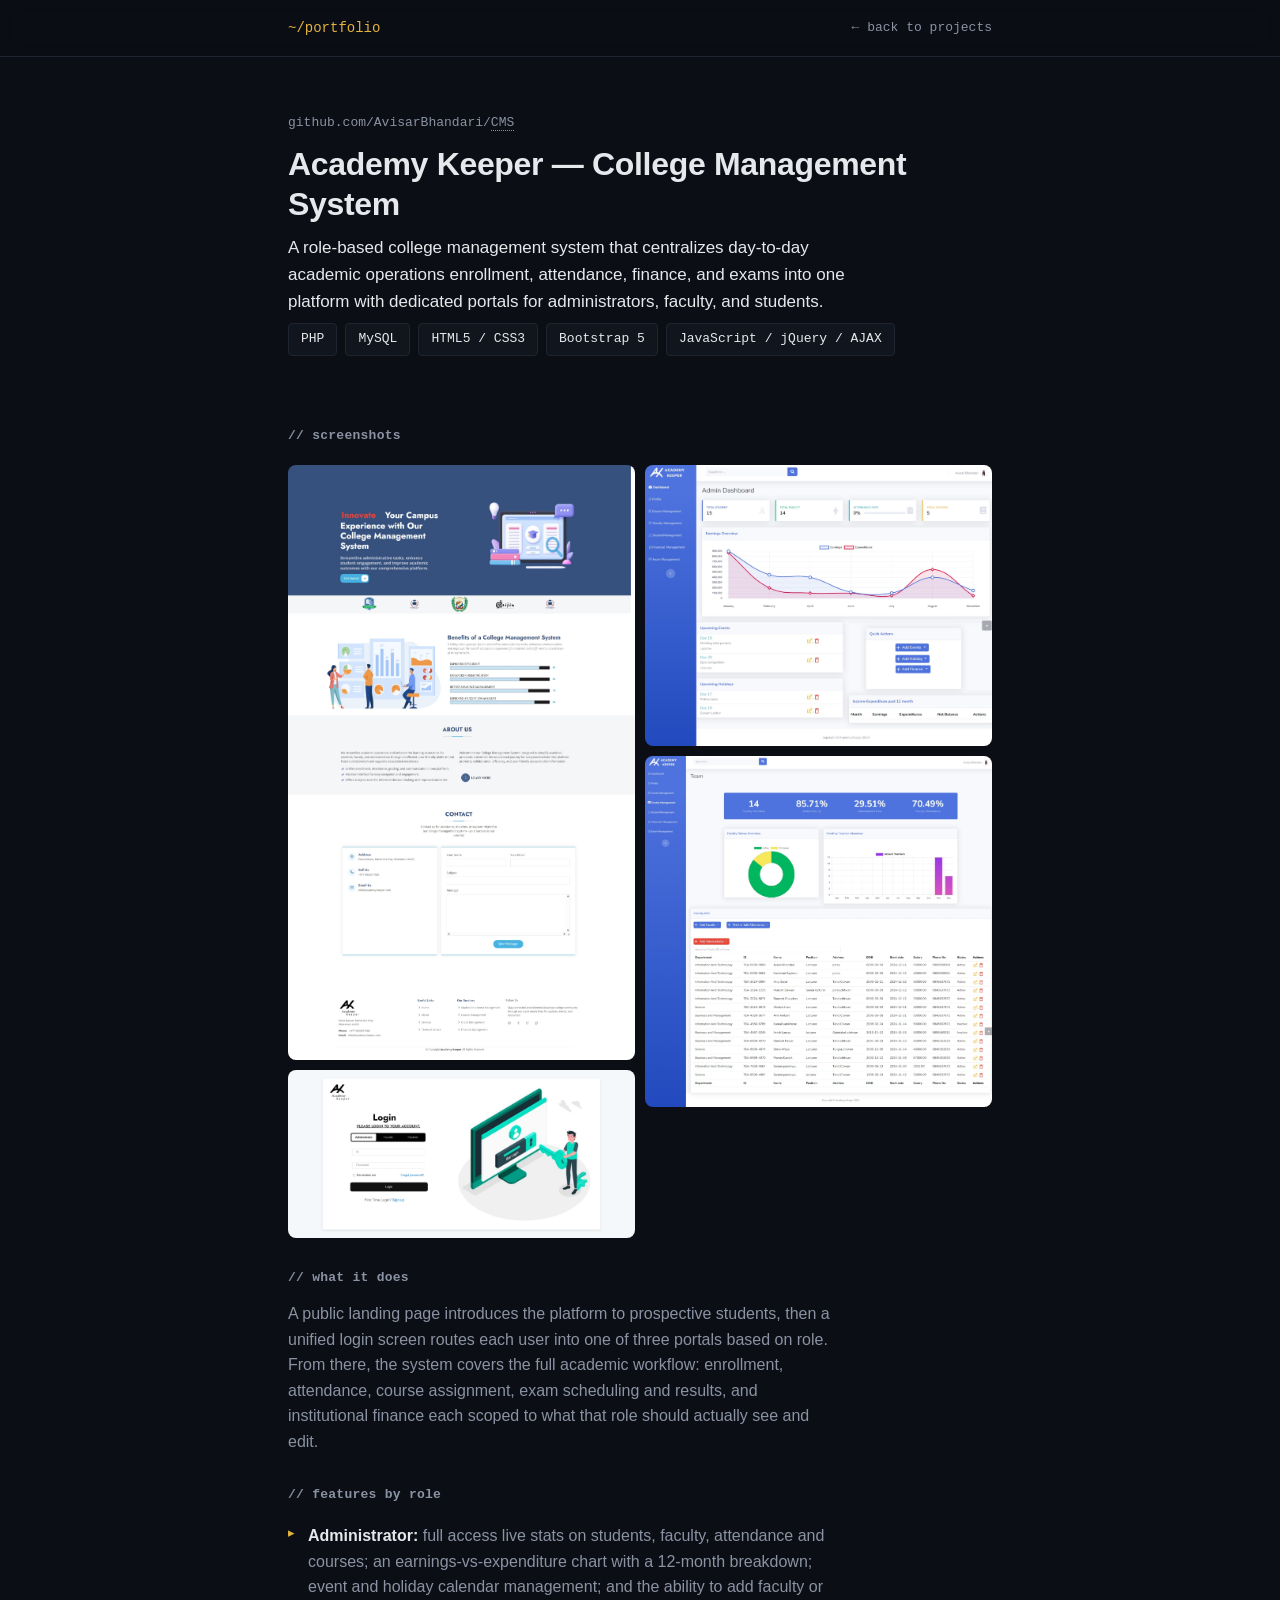
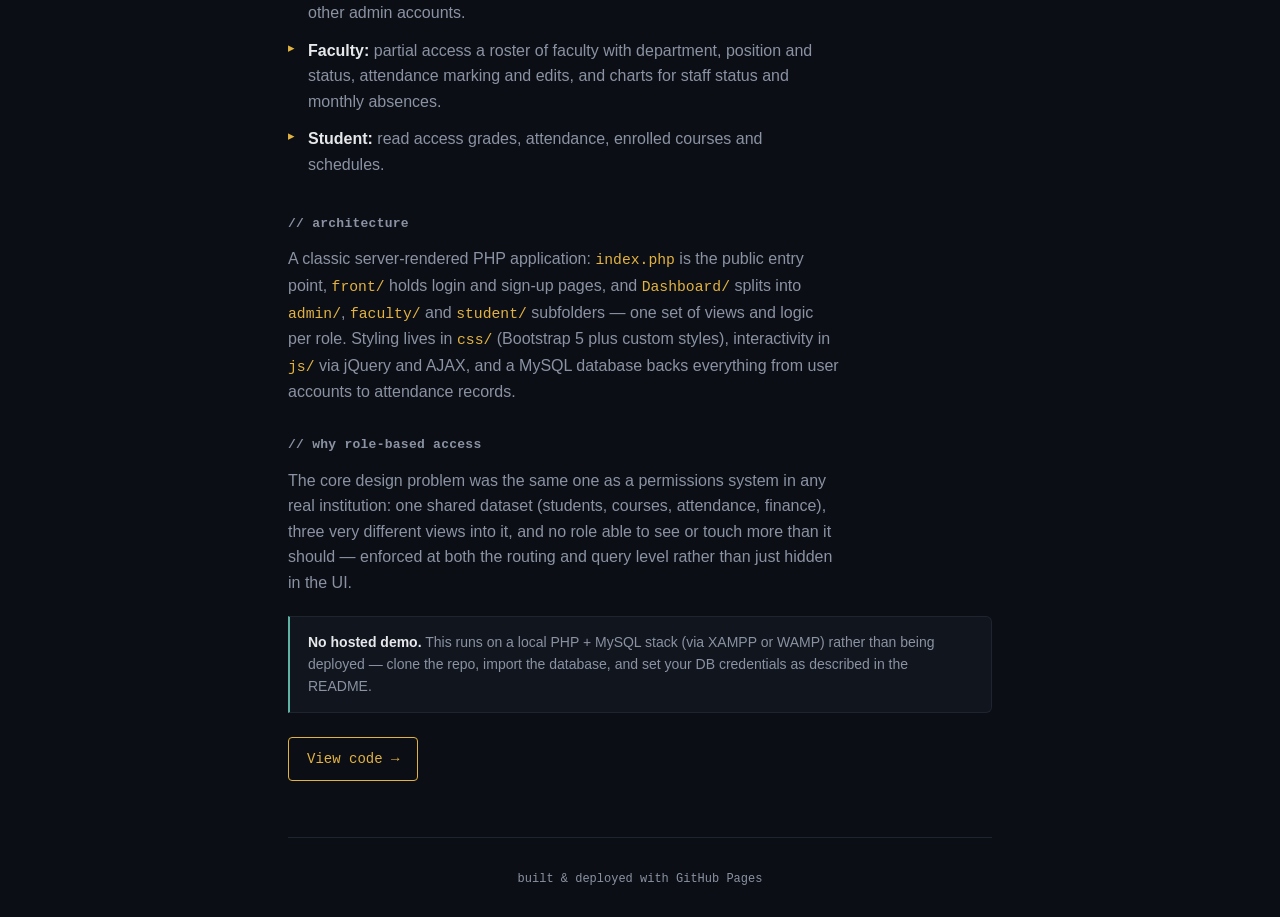
==== project-cms.html @ b97351fe "full" ====
<!doctype html>
<html lang="en">
  <head>
    <meta charset="UTF-8" />
    <meta name="viewport" content="width=device-width, initial-scale=1" />
    <title>Academy Keeper — College Management System · Project</title>
    <link rel="stylesheet" href="style.css" />
  </head>
  <body>
    <nav>
      <div class="wrap">
        <a class="brand" href="index.html">~/portfolio</a>
        <a class="back" href="index.html#projects">← back to projects</a>
      </div>
    </nav>

    <div class="wrap">
      <header class="page">
        <div class="case-head">
          <span class="repo"
            >github.com/AvisarBhandari/<a
              href="https://github.com/AvisarBhandari/CMS"
              target="_blank"
              rel="noopener"
              >CMS</a
            ></span
          >
          <h1>Academy Keeper — College Management System</h1>
          <p class="summary">
            A role-based college management system that centralizes day-to-day
            academic operations enrollment, attendance, finance, and exams into
            one platform with dedicated portals for administrators, faculty, and
            students.
          </p>
        </div>

        <div class="chips">
          <span class="chip">PHP</span>
          <span class="chip">MySQL</span>
          <span class="chip">HTML5 / CSS3</span>
          <span class="chip">Bootstrap 5</span>
          <span class="chip">JavaScript / jQuery / AJAX</span>
        </div>
      </header>

      <section style="padding: 0 0 56px; border-bottom: 1px solid var(--line)">
        <h3 class="sub">// screenshots</h3>
        <div class="gallery">
          <figure>
            <img
              src="images/cms/landing.jpeg"
              alt="Academy Keeper public landing page"
              loading="lazy"
            />
            <figcaption>Public landing page</figcaption>
          </figure>
          <figure>
            <img
              src="images/cms/login.jpeg"
              alt="Login page with role tabs for admin, faculty and student"
              loading="lazy"
            />
            <figcaption>Login — role-based tabs</figcaption>
          </figure>
          <figure>
            <img
              src="images/cms/admin-dashboard.jpeg"
              alt="Admin dashboard with stats and earnings chart"
              loading="lazy"
            />
            <figcaption>Admin dashboard</figcaption>
          </figure>
          <figure>
            <img
              src="images/cms/faculty-management.jpeg"
              alt="Faculty management panel"
              loading="lazy"
            />
            <figcaption>Faculty management</figcaption>
          </figure>
        </div>

        <h3 class="sub">// what it does</h3>
        <p>
          A public landing page introduces the platform to prospective students,
          then a unified login screen routes each user into one of three portals
          based on role. From there, the system covers the full academic
          workflow: enrollment, attendance, course assignment, exam scheduling
          and results, and institutional finance each scoped to what that role
          should actually see and edit.
        </p>

        <h3 class="sub">// features by role</h3>
        <ul class="feat">
          <li>
            <strong>Administrator:</strong> full access live stats on students,
            faculty, attendance and courses; an earnings-vs-expenditure chart
            with a 12-month breakdown; event and holiday calendar management;
            and the ability to add faculty or other admin accounts.
          </li>
          <li>
            <strong>Faculty:</strong> partial access a roster of faculty with
            department, position and status, attendance marking and edits, and
            charts for staff status and monthly absences.
          </li>
          <li>
            <strong>Student:</strong> read access grades, attendance, enrolled
            courses and schedules.
          </li>
        </ul>

        <h3 class="sub">// architecture</h3>
        <p>
          A classic server-rendered PHP application: <code>index.php</code> is
          the public entry point, <code>front/</code> holds login and sign-up
          pages, and <code>Dashboard/</code> splits into <code>admin/</code>,
          <code>faculty/</code> and <code>student/</code> subfolders — one set
          of views and logic per role. Styling lives in
          <code>css/</code> (Bootstrap 5 plus custom styles), interactivity in
          <code>js/</code> via jQuery and AJAX, and a MySQL database backs
          everything from user accounts to attendance records.
        </p>

        <h3 class="sub">// why role-based access</h3>
        <p>
          The core design problem was the same one as a permissions system in
          any real institution: one shared dataset (students, courses,
          attendance, finance), three very different views into it, and no role
          able to see or touch more than it should — enforced at both the
          routing and query level rather than just hidden in the UI.
        </p>

        <div class="note">
          <strong>No hosted demo.</strong> This runs on a local PHP + MySQL
          stack (via XAMPP or WAMP) rather than being deployed — clone the repo,
          import the database, and set your DB credentials as described in the
          README.
        </div>

        <div class="links">
          <a
            class="btn primary"
            href="https://github.com/AvisarBhandari/CMS"
            target="_blank"
            rel="noopener"
            >View code →</a
          >
        </div>
      </section>
    </div>

    <footer>
      <div class="wrap">built &amp; deployed with GitHub Pages</div>
    </footer>

    <script src="gallery.js"></script>
  </body>
</html>
---- style.css ----
:root{
  --bg:#0b0e14;
  --surface:#11151d;
  --line:#1e2530;
  --text:#e6e8eb;
  --muted:#8a92a3;
  --gold:#e3b341;
  --teal:#5fb3a3;
  --mono:'JetBrains Mono','SFMono-Regular',Consolas,monospace;
  --sans:'Inter',-apple-system,BlinkMacSystemFont,'Segoe UI',sans-serif;
}
*{box-sizing:border-box;margin:0;padding:0}
html{scroll-behavior:smooth}
body{background:var(--bg);color:var(--text);font-family:var(--sans);line-height:1.6;-webkit-font-smoothing:antialiased}
a{color:inherit}
::selection{background:var(--gold);color:#0b0e14}
.wrap{max-width:760px;margin:0 auto;padding:0 28px}
code{font-family:var(--mono);font-size:.92em;color:var(--gold)}

/* NAV */
nav{position:sticky;top:0;z-index:10;background:rgba(11,14,20,.85);backdrop-filter:blur(8px);border-bottom:1px solid var(--line)}
nav .wrap{display:flex;align-items:center;justify-content:space-between;height:56px}
.brand{font-family:var(--mono);font-size:14px;color:var(--gold);text-decoration:none}
.navlinks{display:flex;gap:22px;font-size:14px;color:var(--muted)}
.navlinks a{text-decoration:none;transition:color .15s}
.navlinks a:hover{color:var(--text)}
.navtoggle{display:none;background:none;border:none;color:var(--text);font-size:20px;cursor:pointer}
.back{font-family:var(--mono);font-size:13px;color:var(--muted);text-decoration:none}
.back:hover{color:var(--text)}
@media (max-width:600px){
  .navlinks{display:none}
  .navtoggle{display:block}
  .navlinks.open{display:flex;flex-direction:column;gap:0;position:absolute;top:56px;left:0;right:0;background:var(--surface);border-bottom:1px solid var(--line);padding:8px 28px}
  .navlinks.open a{padding:12px 0;border-bottom:1px solid var(--line)}
  .navlinks.open a:last-child{border-bottom:none}
}

section{padding:64px 0;border-bottom:1px solid var(--line)}
section:last-of-type{border-bottom:none}

.tag{font-family:var(--mono);font-size:12px;color:var(--teal);display:block;margin-bottom:14px}
h1,h2{font-family:var(--mono);font-weight:600;letter-spacing:-.01em}
h1{font-size:clamp(28px,5vw,42px);line-height:1.25}
h2{font-size:22px;margin-bottom:28px}
p{color:var(--muted);max-width:62ch}
.lead{color:var(--text);font-size:18px;max-width:58ch}

/* HERO */
#hero{padding-top:88px}
.hero-code{font-family:var(--mono);font-size:14px;color:var(--muted);background:var(--surface);border:1px solid var(--line);border-radius:6px;padding:18px 20px;margin-top:28px;overflow-x:auto}
.hero-code .k{color:var(--gold)}
.hero-code .s{color:var(--teal)}
.cursor{display:inline-block;width:8px;background:var(--gold);animation:blink 1s step-end infinite}
@keyframes blink{50%{opacity:0}}

.btnrow{display:flex;gap:14px;margin-top:30px;flex-wrap:wrap}
.btn{font-family:var(--mono);font-size:14px;padding:10px 18px;border-radius:4px;text-decoration:none;border:1px solid var(--line);transition:border-color .15s,color .15s;color:var(--muted)}
.btn.primary{border-color:var(--gold);color:var(--gold)}
.btn.primary:hover{background:var(--gold);color:#0b0e14}
.btn.ghost:hover{color:var(--text);border-color:var(--muted)}

/* SKILLS */
.skillgroup{margin-bottom:22px}
.skillgroup .glabel{font-family:var(--mono);font-size:13px;color:var(--muted);margin-bottom:10px;display:block}
.chips{display:flex;flex-wrap:wrap;gap:8px}
.chip{font-family:var(--mono);font-size:13px;color:var(--text);background:var(--surface);border:1px solid var(--line);padding:5px 12px;border-radius:4px}

/* PROJECT CARDS (index page) */
.project{border-left:2px solid var(--line);padding:4px 0 4px 22px;margin-bottom:34px;position:relative}
.project::before{content:'';position:absolute;left:-5px;top:10px;width:8px;height:8px;border-radius:50%;background:var(--teal)}
.project.linked{
  display:block;text-decoration:none;color:inherit;cursor:pointer;
  padding:16px 20px 16px 22px;margin-left:-2px;border-radius:0 8px 8px 0;
  transition:background .2s,border-color .2s,transform .2s;
}
.project.linked::before{top:24px;transition:background .2s,transform .2s}
.project.linked h3{transition:color .2s}
.project.linked:hover,.project.linked:focus-within{
  background:var(--surface);border-left-color:var(--gold);transform:translateX(4px);
  outline:none;
}
.project.linked:hover::before,.project.linked:focus-within::before{background:var(--gold);transform:scale(1.4)}
.project.linked:hover h3,.project.linked:focus-within h3{color:var(--gold)}
.project.linked:active{transform:translateX(2px)}
.project h3{font-family:var(--sans);font-size:18px;font-weight:600;margin-bottom:6px}
.project .stack{font-family:var(--mono);font-size:12px;color:var(--gold);margin-bottom:8px;display:block}
.project p{margin-bottom:10px}
.project .links{display:flex;gap:16px;font-size:13px;font-family:var(--mono)}
.project .links a{color:var(--muted);text-decoration:none;border-bottom:1px dotted var(--muted)}
.project .links a:hover{color:var(--teal);border-color:var(--teal)}
.project .arrow{font-family:var(--mono);font-size:13px;color:var(--muted);display:inline-block;transition:color .2s,transform .2s}
.project.linked:hover .arrow,.project.linked:focus-within .arrow{color:var(--gold);transform:translateX(6px)}

/* EXPERIENCE */
.entry{display:flex;gap:24px;margin-bottom:26px}
.entry .when{font-family:var(--mono);font-size:12px;color:var(--muted);min-width:96px;padding-top:3px}
.entry .what h3{font-size:16px;font-weight:600;margin-bottom:3px}
.entry .what .org{font-size:13px;color:var(--teal);margin-bottom:6px;display:block}
@media (max-width:560px){.entry{flex-direction:column;gap:4px}}

/* LEARNING */
.learning-list{list-style:none}
.learning-list li{padding:10px 0;border-bottom:1px solid var(--line);color:var(--muted);display:flex;gap:12px;align-items:baseline}
.learning-list li:last-child{border-bottom:none}
.learning-list li::before{content:'▸';color:var(--gold);font-size:13px}

/* CONTACT */
#contact p{margin-bottom:24px}
.contactlinks{display:flex;flex-direction:column;gap:14px;font-family:var(--mono);font-size:15px}
.contactlinks a{text-decoration:none;color:var(--text);display:flex;gap:10px;align-items:center}
.contactlinks a:hover{color:var(--gold)}
.contactlinks .label{color:var(--muted);min-width:70px;display:inline-block}

footer{padding:32px 0;text-align:center;font-family:var(--mono);font-size:12px;color:var(--muted)}

/* ===== PROJECT DETAIL PAGES ===== */
header.page{padding:56px 0 40px}
header.page p{color:var(--muted);max-width:58ch}
.case-head{margin-bottom:8px}
.case-head .repo{font-family:var(--mono);font-size:13px;color:var(--muted);margin-bottom:10px;display:block}
.case-head .repo a{color:var(--muted);text-decoration:none;border-bottom:1px dotted var(--muted)}
.case-head .repo a:hover{color:var(--teal);border-color:var(--teal)}
.case-head h1{font-family:var(--sans);font-size:clamp(24px,4vw,32px);font-weight:700;margin-bottom:10px}
.case-head .summary{color:var(--text);font-size:17px;max-width:60ch}

h3.sub{font-family:var(--mono);font-size:13px;color:var(--muted);margin:30px 0 12px;letter-spacing:.02em}

ul.feat{list-style:none;margin-bottom:8px}
ul.feat li{color:var(--muted);padding:6px 0 6px 20px;position:relative;max-width:62ch}
ul.feat li::before{content:'▸';color:var(--gold);position:absolute;left:0;font-size:13px}
ul.feat li strong{color:var(--text);font-weight:600}

/* image gallery: tight masonry, no card boxes */
.gallery{column-count:2;column-gap:10px;margin:18px 0 8px}
.gallery.three{column-count:3}
.gallery figure{position:relative;margin:0 0 10px;break-inside:avoid;border-radius:8px;overflow:hidden;background:var(--surface);cursor:zoom-in}
.gallery img{width:100%;height:auto;display:block;transition:transform .35s ease,filter .35s ease}
.gallery figure:hover img{transform:scale(1.03);filter:brightness(.8)}
.gallery figcaption{position:absolute;left:0;right:0;bottom:0;padding:26px 12px 10px;font-family:var(--mono);font-size:12px;color:#fff;background:linear-gradient(transparent,rgba(0,0,0,.75));opacity:0;transition:opacity .25s}
.gallery figure:hover figcaption{opacity:1}
@media (hover:none){.gallery figcaption{opacity:1}}
.gallery .wide{column-span:all}
@media (max-width:560px){.gallery,.gallery.three{column-count:1}}

/* lightbox pop-up */
.lightbox{position:fixed;inset:0;z-index:50;background:rgba(5,7,10,.94);display:flex;flex-direction:column;align-items:center;justify-content:center;padding:56px 64px 24px;cursor:zoom-out;animation:lbfade .2s ease}
.lightbox img{max-width:100%;max-height:calc(100% - 44px);border-radius:8px;box-shadow:0 20px 60px rgba(0,0,0,.6);animation:lbzoom .25s ease;cursor:default}
.lightbox .lb-cap{margin-top:14px;font-family:var(--mono);font-size:13px;color:var(--muted);text-align:center}
.lightbox button{position:absolute;background:var(--surface);border:1px solid var(--line);color:var(--text);font-family:var(--mono);cursor:pointer;border-radius:6px;transition:border-color .15s,color .15s}
.lightbox button:hover{border-color:var(--gold);color:var(--gold)}
.lb-close{top:16px;right:16px;font-size:14px;padding:8px 14px}
.lb-prev,.lb-next{top:50%;transform:translateY(-50%);font-size:20px;width:42px;height:56px}
.lb-prev{left:12px}.lb-next{right:12px}
@keyframes lbfade{from{opacity:0}to{opacity:1}}
@keyframes lbzoom{from{opacity:0;transform:scale(.96)}to{opacity:1;transform:scale(1)}}
@media (max-width:560px){.lightbox{padding:56px 12px 16px}.lb-prev,.lb-next{top:auto;bottom:12px;transform:none}}
@media (prefers-reduced-motion:reduce){.gallery img{transition:none}.gallery figure:hover img{transform:none}.lightbox,.lightbox img{animation:none}}

/* metrics table */
.scrollx{overflow-x:auto}
table.metrics{width:100%;border-collapse:collapse;margin:14px 0 8px;font-family:var(--mono);font-size:13px}
table.metrics th,table.metrics td{text-align:left;padding:9px 12px;border-bottom:1px solid var(--line);white-space:nowrap}
table.metrics th{color:var(--muted);font-weight:500}
table.metrics td{color:var(--text)}
table.metrics tr.best td{color:var(--gold)}

.note{background:var(--surface);border:1px solid var(--line);border-left:2px solid var(--teal);padding:14px 18px;border-radius:0 6px 6px 0;margin:20px 0;font-size:14px;color:var(--muted)}
.note strong{color:var(--text)}

.links{display:flex;gap:18px;margin-top:24px;flex-wrap:wrap}

@media (prefers-reduced-motion:reduce){
  .project.linked,.project.linked:hover,.project .arrow,.project.linked:hover .arrow{transform:none;transition:none}
  .cursor{animation:none}
  html{scroll-behavior:auto}
}

/* Whole-card click target that still allows separate links inside the card */
.project.linked .stretch{color:inherit;text-decoration:none}
.project.linked .stretch::after{content:'';position:absolute;inset:0;border-radius:0 8px 8px 0}
.project.linked .links{position:relative;z-index:1;margin-top:4px}
.project.linked .links a:hover{color:var(--teal)}
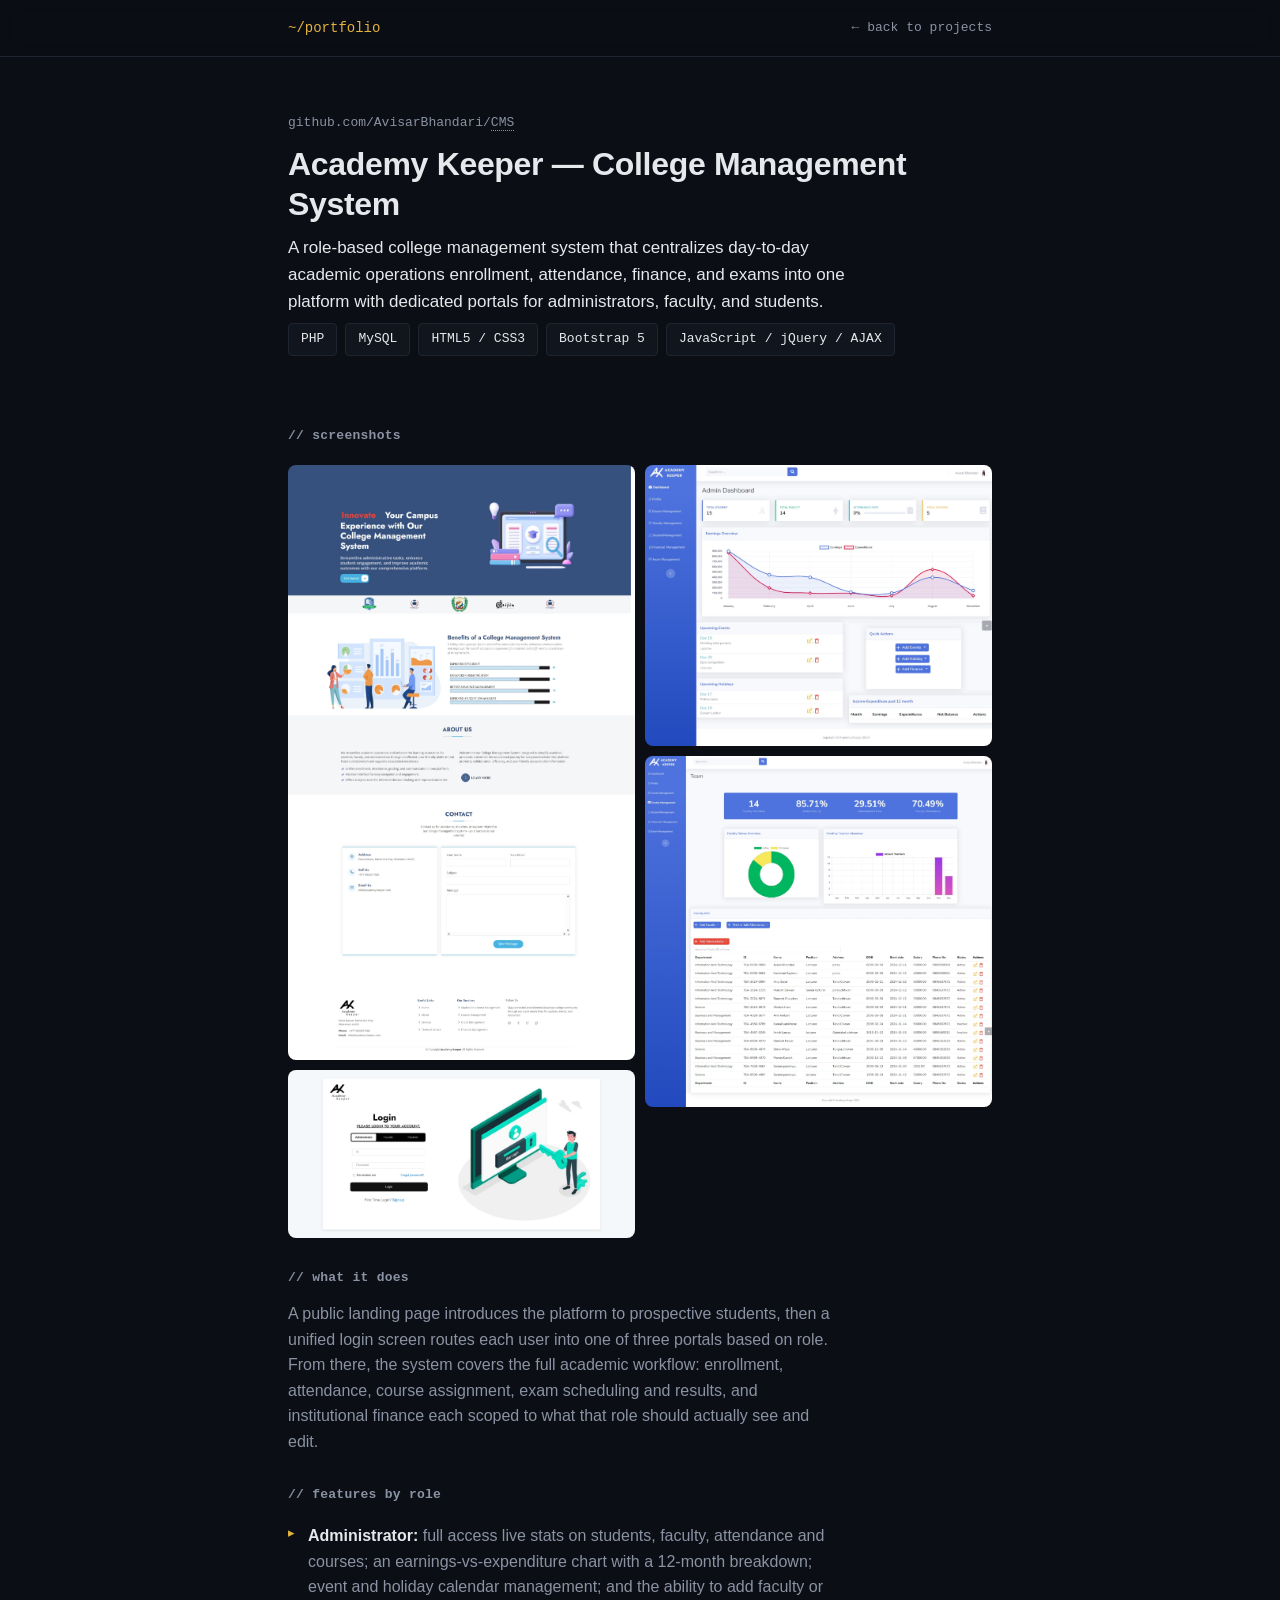
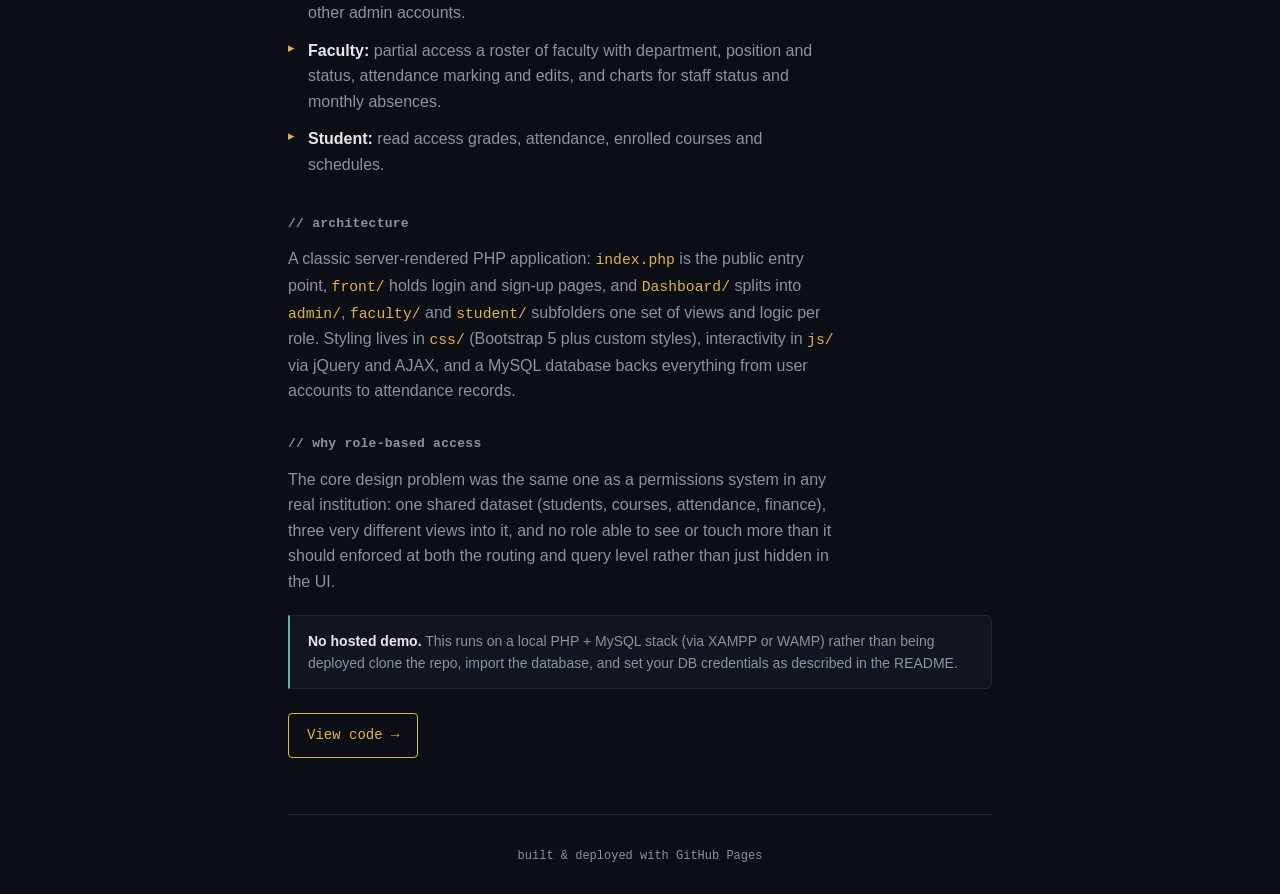
==== commit 7751a1b4: "fix" ====
--- a/project-cms.html
+++ b/project-cms.html
@@ -114,7 +114,7 @@
           A classic server-rendered PHP application: <code>index.php</code> is
           the public entry point, <code>front/</code> holds login and sign-up
           pages, and <code>Dashboard/</code> splits into <code>admin/</code>,
-          <code>faculty/</code> and <code>student/</code> subfolders — one set
+          <code>faculty/</code> and <code>student/</code> subfolders one set
           of views and logic per role. Styling lives in
           <code>css/</code> (Bootstrap 5 plus custom styles), interactivity in
           <code>js/</code> via jQuery and AJAX, and a MySQL database backs
@@ -126,13 +126,13 @@
           The core design problem was the same one as a permissions system in
           any real institution: one shared dataset (students, courses,
           attendance, finance), three very different views into it, and no role
-          able to see or touch more than it should — enforced at both the
+          able to see or touch more than it should  enforced at both the
           routing and query level rather than just hidden in the UI.
         </p>
 
         <div class="note">
           <strong>No hosted demo.</strong> This runs on a local PHP + MySQL
-          stack (via XAMPP or WAMP) rather than being deployed — clone the repo,
+          stack (via XAMPP or WAMP) rather than being deployed  clone the repo,
           import the database, and set your DB credentials as described in the
           README.
         </div>
